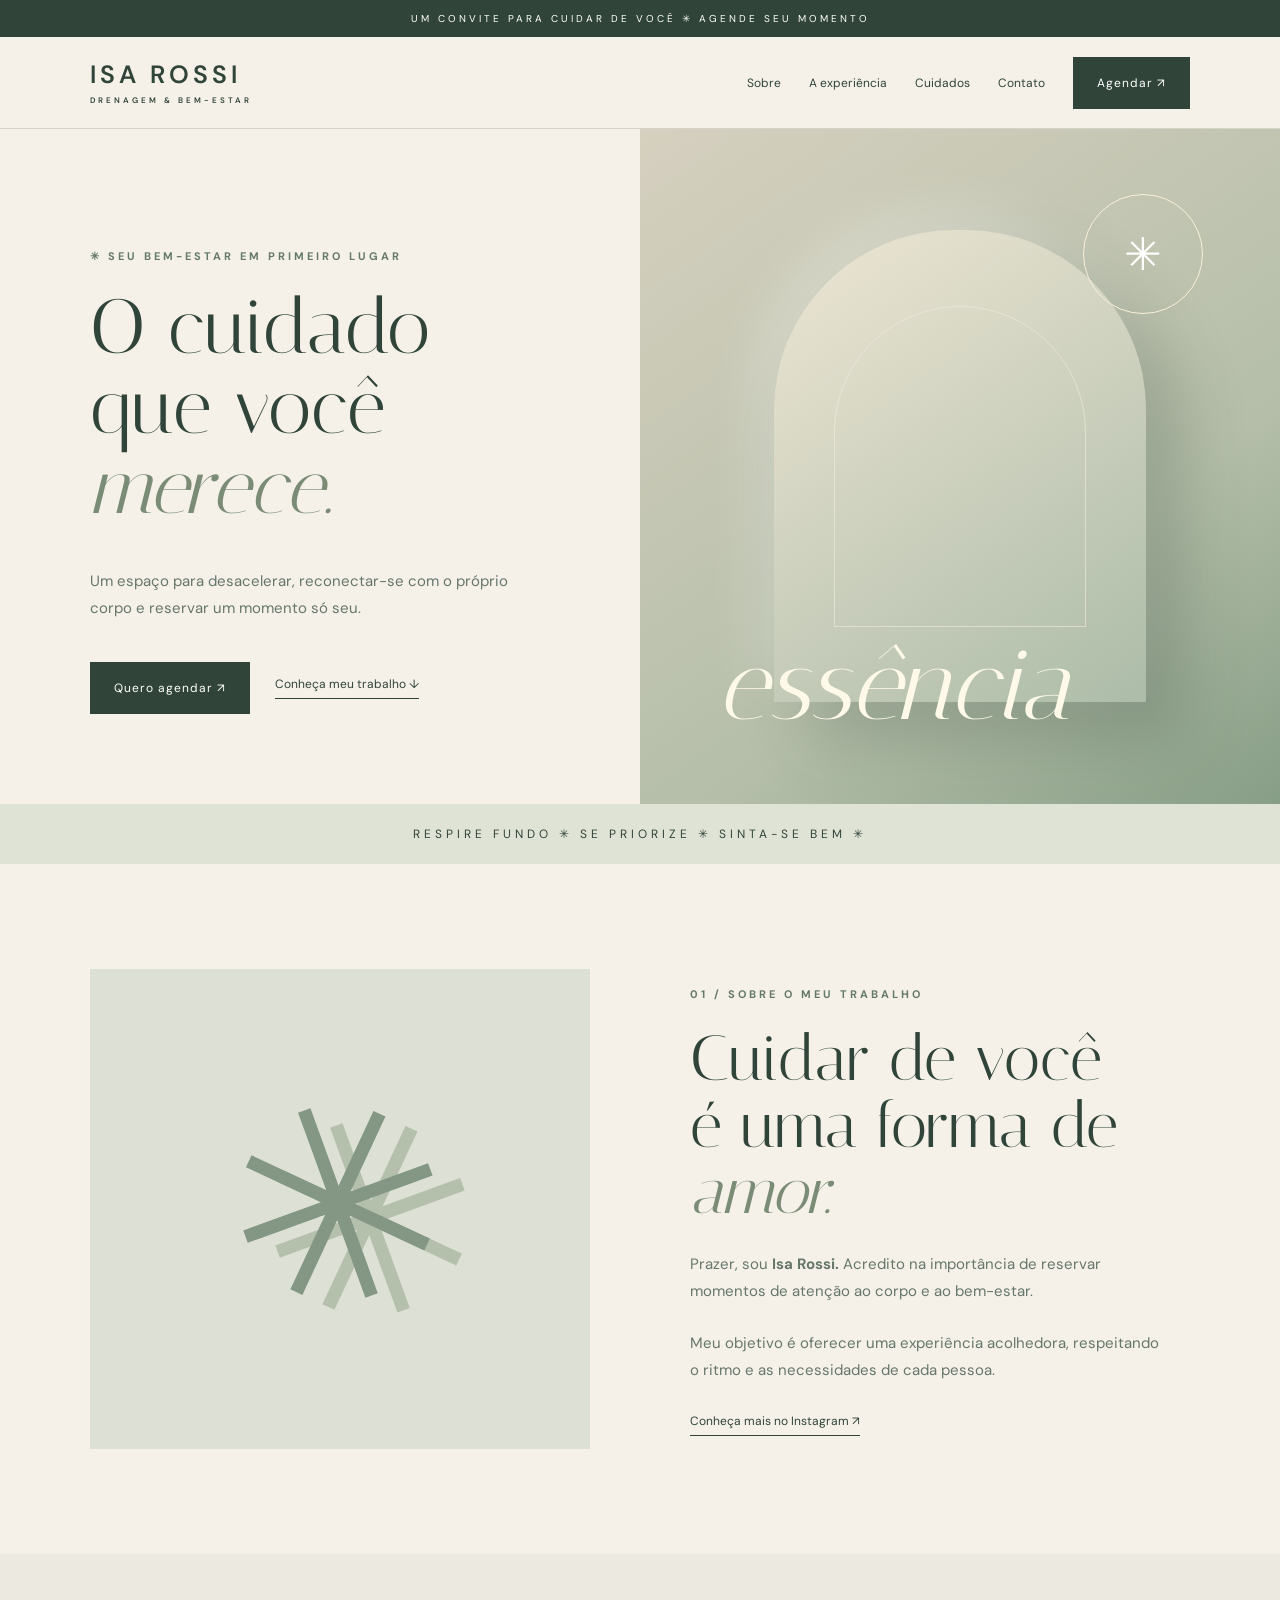
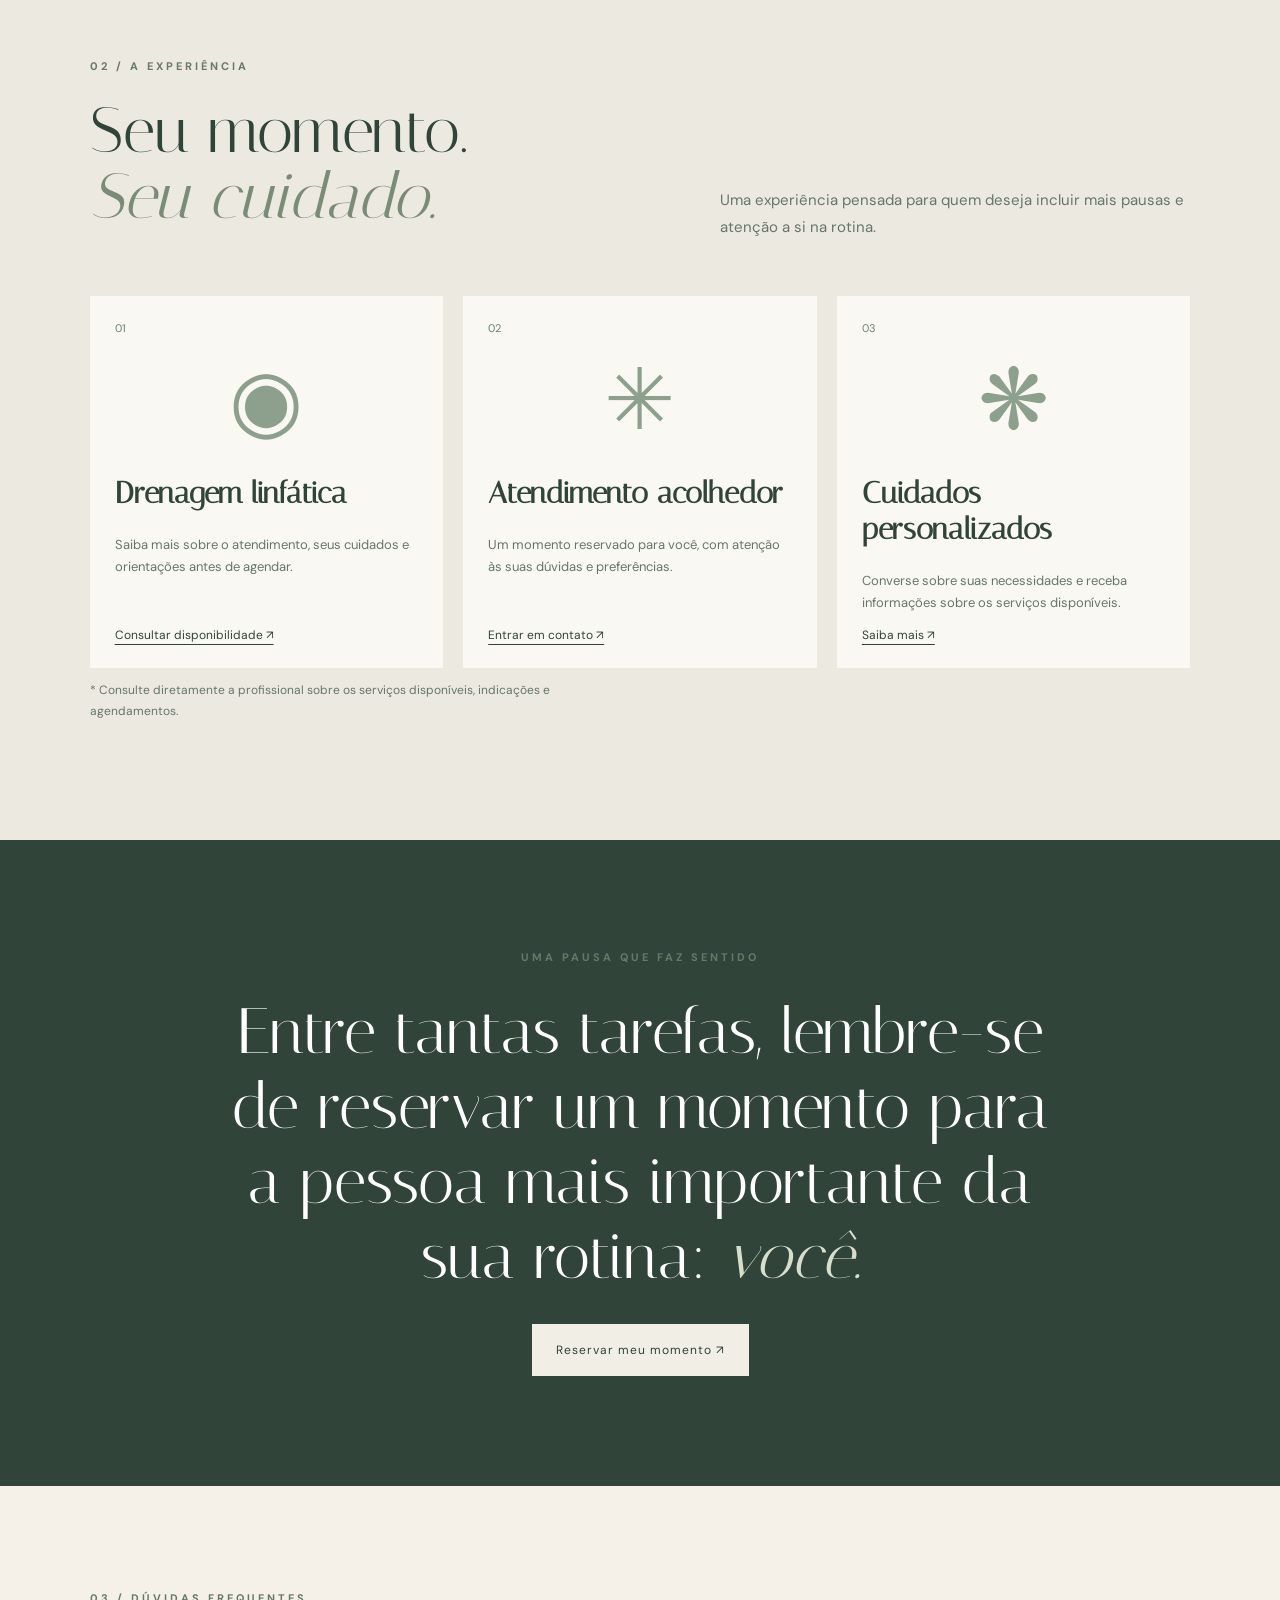
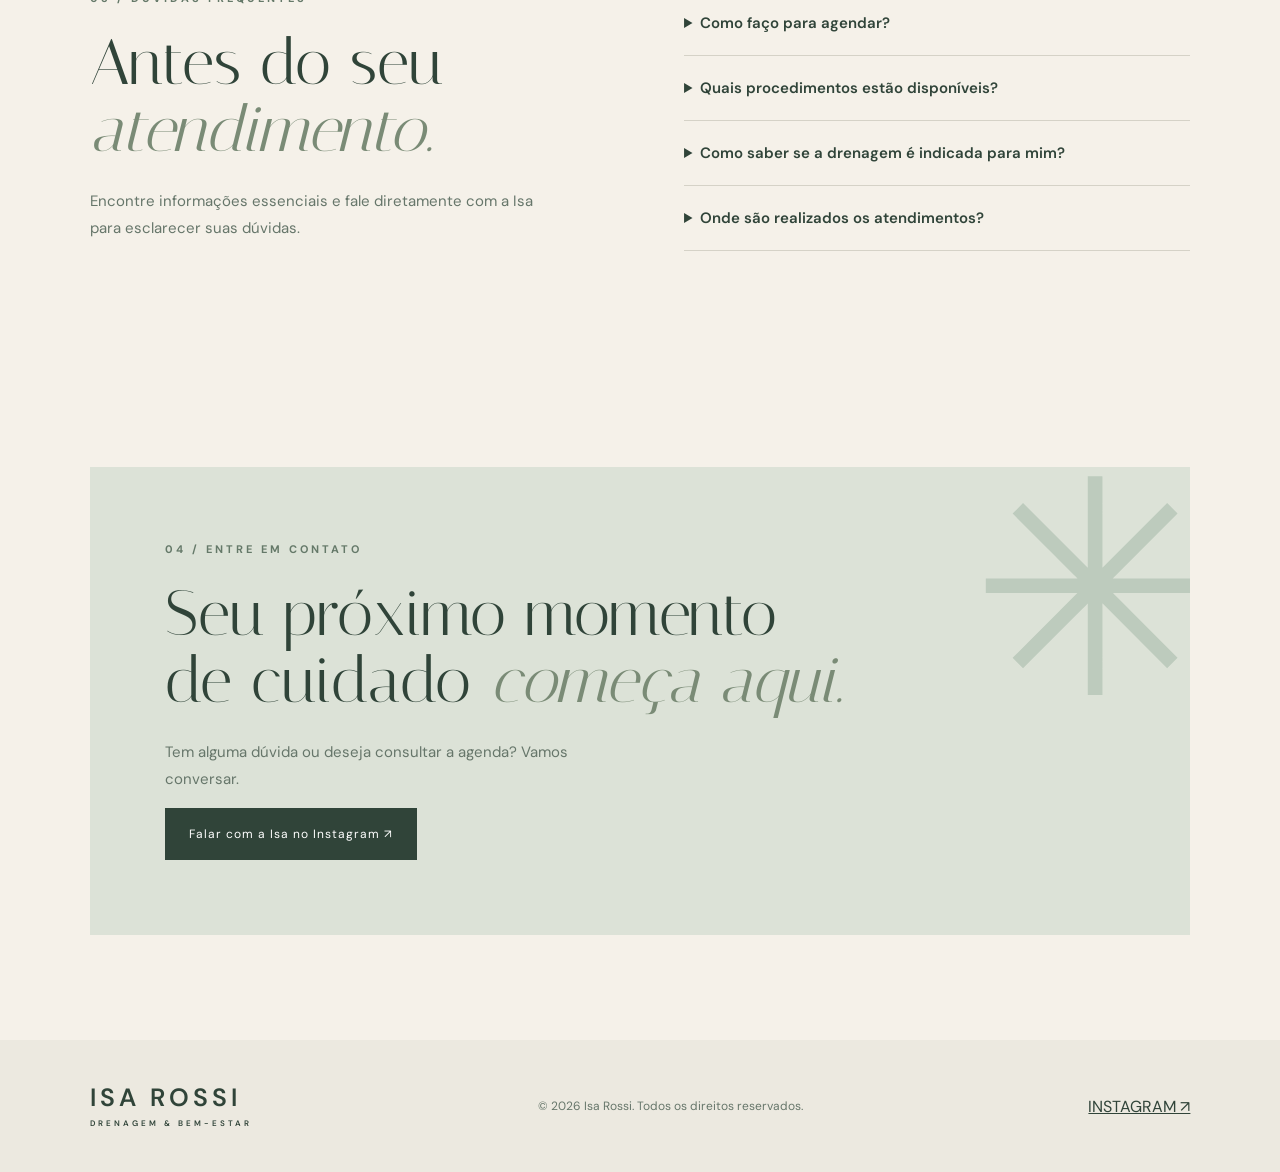
==== index.html @ 0f26986e "Publica versão demonstrativa do site Isa Rossi" ====
<!doctype html>
<html lang="pt-BR"><head><meta charset="utf-8"><meta name="viewport" content="width=device-width, initial-scale=1"><meta name="theme-color" content="#eee8dc"><meta name="description" content="Isa Rossi — drenagem e bem-estar. Conheça os cuidados e entre em contato para agendar."><title>Isa Rossi | Drenagem & Bem-estar</title><link rel="preconnect" href="https://fonts.googleapis.com"><link rel="preconnect" href="https://fonts.gstatic.com" crossorigin><link href="https://fonts.googleapis.com/css2?family=DM+Sans:wght@400;500;600;700&family=Italiana&display=swap" rel="stylesheet"><style>
:root{--dark:#304439;--green:#657969;--cream:#f5f1e9;--beige:#e4dfd3;--line:#d5d2c7}*{box-sizing:border-box}html{scroll-behavior:smooth}body{margin:0;background:var(--cream);color:var(--dark);font-family:'DM Sans',sans-serif}a{color:inherit;text-decoration:none}button{font:inherit}.top{background:var(--dark);color:#fff;font-size:10px;letter-spacing:3px;text-align:center;padding:12px}header{height:92px;display:flex;align-items:center;justify-content:space-between;padding:0 7%;border-bottom:1px solid var(--line)}.logo{font-size:25px;font-weight:600;letter-spacing:4px;line-height:1}.logo small{display:block;font-size:8px;letter-spacing:3px;margin-top:9px}nav{display:flex;align-items:center;gap:28px}nav a{font-size:12px}nav .btn{color:#fff}.btn{display:inline-block;padding:17px 23px;background:var(--dark);color:#fff;border:1px solid var(--dark);font-size:12px;letter-spacing:1px;transition:.2s}.btn:hover{background:var(--green)}.mobile{display:none}.hero{min-height:650px;display:grid;grid-template-columns:1fr 1fr}.hero-copy{padding:120px 7vw 90px;display:flex;flex-direction:column;justify-content:center}.eyebrow{font-size:11px;letter-spacing:3px;font-weight:700;text-transform:uppercase;color:var(--green)}h1,h2{font-family:'Italiana',serif;font-weight:400;line-height:1.04;margin:25px 0}h1{font-size:clamp(66px,6vw,112px)}h2{font-size:clamp(46px,5vw,76px)}em{font-weight:400;color:#7a8b76}.hero p,.intro p,.section p{line-height:1.8;color:#66766a;max-width:470px;font-size:15px}.hero-actions{display:flex;gap:25px;align-items:center;margin-top:25px}.plain{font-size:12px;border-bottom:1px solid;padding-bottom:6px}.hero-art{min-height:600px;position:relative;overflow:hidden;background:linear-gradient(145deg,#d6d0bf,#b4bea8 65%,#879e86);display:grid;place-items:center}.arch{width:58%;height:70%;border-radius:180px 180px 0 0;background:linear-gradient(145deg,#eee6d4,#acbca8);box-shadow:35px 35px 65px #35473b40,-20px -20px 50px #ffffff40;position:relative}.arch:after{content:'';position:absolute;inset:16%;border:1px solid #f3eadd9f;border-radius:140px 140px 0 0}.art-text{position:absolute;bottom:60px;left:12%;color:#fff9e9;font-family:Italiana,serif;font-size:100px;font-style:italic}.sun{position:absolute;top:65px;right:12%;border:1px solid #f9f0d9;width:120px;height:120px;border-radius:50%;display:grid;place-items:center;color:#fff;font-size:45px}.ticker{text-align:center;background:#dfe3d6;padding:22px;letter-spacing:4px;font-size:12px}.section{padding:105px 7%}.about{display:grid;grid-template-columns:1fr 1fr;gap:9%;align-items:center}.organic{height:480px;background:#dce0d5;display:grid;place-items:center;overflow:hidden}.organic:after{content:'✳';font-size:270px;color:#839784;transform:rotate(-20deg);text-shadow:25px 25px 0 #b5c0ac}.about p{margin-bottom:25px}.services{background:#ece9e0}.heading{display:flex;align-items:end;justify-content:space-between;gap:30px}.cards{display:grid;grid-template-columns:repeat(3,1fr);gap:20px;margin-top:40px}.card{background:#faf8f2;padding:25px;min-height:335px;display:flex;flex-direction:column}.num{font-size:11px;color:#6a816e}.glyph{height:130px;display:grid;place-items:center;font-size:85px;color:#8ca08d}.card h3{font-family:Italiana,serif;font-size:30px;margin:10px 0}.card p{font-size:13px;line-height:1.7}.card a{font-size:12px;margin-top:auto;text-decoration:underline;text-underline-offset:5px}.manifesto{padding:110px 8%;background:var(--dark);color:#fff;text-align:center}.manifesto p{font-family:Italiana,serif;font-size:clamp(37px,5vw,68px);max-width:850px;margin:30px auto}.manifesto em{color:#d7decc}.manifesto .btn{background:#f1eee5;color:var(--dark);border-color:#f1eee5}.faq{display:grid;grid-template-columns:1fr 1fr;gap:8%}.faq details{padding:22px 0;border-bottom:1px solid var(--line)}.faq summary{cursor:pointer;font-size:15px;font-weight:600}.faq details p{font-size:13px}.contact-box{background:#dce2d7;padding:75px;position:relative;overflow:hidden}.contact-box:after{content:'✳';position:absolute;right:-30px;top:-70px;font-size:300px;color:#bdcbbd;pointer-events:none}.contact-box>*{position:relative;z-index:1}footer{background:#ece9e0;padding:45px 7%;display:flex;justify-content:space-between;gap:20px;align-items:center}footer p{font-size:12px;color:#66766a}footer a{text-decoration:underline}@media(max-width:850px){header{padding:22px 6%;height:auto}.mobile{display:block;background:none;border:0;font-size:27px;color:var(--dark)}nav{display:none;position:absolute;top:123px;left:0;right:0;background:#f5f1e9;z-index:20;flex-direction:column;padding:25px;box-shadow:0 18px 20px #0002}nav.open{display:flex}.hero,.about,.faq{grid-template-columns:1fr}.hero-copy{padding:80px 6%}.hero-art{min-height:420px}.section{padding:75px 6%}.cards{grid-template-columns:1fr}.heading{display:block}.organic{height:340px}.contact-box{padding:40px 25px}footer{flex-direction:column;align-items:start}.art-text{font-size:75px}.sun{width:80px;height:80px}}@media(prefers-reduced-motion:reduce){html{scroll-behavior:auto}}
</style></head><body><div class="top">UM CONVITE PARA CUIDAR DE VOCÊ ✳ AGENDE SEU MOMENTO</div><header id="inicio"><a class="logo" href="#inicio">ISA ROSSI<small>DRENAGEM & BEM-ESTAR</small></a><button class="mobile" aria-label="Abrir menu" aria-expanded="false" id="toggle">☰</button><nav id="nav"><a href="#sobre">Sobre</a><a href="#experiencia">A experiência</a><a href="#cuidados">Cuidados</a><a href="#contato">Contato</a><a class="btn" target="_blank" rel="noopener noreferrer" href="https://www.instagram.com/isarossi.drenagem/">Agendar ↗</a></nav></header>
<main><section class="hero"><div class="hero-copy"><span class="eyebrow">✳ SEU BEM-ESTAR EM PRIMEIRO LUGAR</span><h1>O cuidado<br>que você <em>merece.</em></h1><p>Um espaço para desacelerar, reconectar-se com o próprio corpo e reservar um momento só seu.</p><div class="hero-actions"><a class="btn" target="_blank" rel="noopener noreferrer" href="https://www.instagram.com/isarossi.drenagem/">Quero agendar ↗</a><a class="plain" href="#sobre">Conheça meu trabalho ↓</a></div></div><div class="hero-art"><div class="arch"></div><div class="sun">✳</div><div class="art-text">essência</div></div></section>
<div class="ticker">RESPIRE FUNDO ✳ SE PRIORIZE ✳ SINTA-SE BEM ✳</div>
<section class="section about" id="sobre"><div class="organic" aria-hidden="true"></div><div class="intro"><div class="eyebrow">01 / SOBRE O MEU TRABALHO</div><h2>Cuidar de você<br>é uma forma de <em>amor.</em></h2><p>Prazer, sou <strong>Isa Rossi.</strong> Acredito na importância de reservar momentos de atenção ao corpo e ao bem-estar.</p><p>Meu objetivo é oferecer uma experiência acolhedora, respeitando o ritmo e as necessidades de cada pessoa.</p><a class="plain" target="_blank" rel="noopener noreferrer" href="https://www.instagram.com/isarossi.drenagem/">Conheça mais no Instagram ↗</a></div></section>
<section class="section services" id="experiencia"><div class="heading"><div><div class="eyebrow">02 / A EXPERIÊNCIA</div><h2>Seu momento.<br><em>Seu cuidado.</em></h2></div><p>Uma experiência pensada para quem deseja incluir mais pausas e atenção a si na rotina.</p></div><div class="cards"><article class="card"><span class="num">01</span><div class="glyph">◉</div><h3>Drenagem linfática</h3><p>Saiba mais sobre o atendimento, seus cuidados e orientações antes de agendar.</p><a target="_blank" rel="noopener noreferrer" href="https://www.instagram.com/isarossi.drenagem/">Consultar disponibilidade ↗</a></article><article class="card"><span class="num">02</span><div class="glyph">✳</div><h3>Atendimento acolhedor</h3><p>Um momento reservado para você, com atenção às suas dúvidas e preferências.</p><a target="_blank" rel="noopener noreferrer" href="https://www.instagram.com/isarossi.drenagem/">Entrar em contato ↗</a></article><article class="card"><span class="num">03</span><div class="glyph">❋</div><h3>Cuidados personalizados</h3><p>Converse sobre suas necessidades e receba informações sobre os serviços disponíveis.</p><a target="_blank" rel="noopener noreferrer" href="https://www.instagram.com/isarossi.drenagem/">Saiba mais ↗</a></article></div><p style="font-size:12px">* Consulte diretamente a profissional sobre os serviços disponíveis, indicações e agendamentos.</p></section>
<section class="manifesto" id="cuidados"><div class="eyebrow">UMA PAUSA QUE FAZ SENTIDO</div><p>Entre tantas tarefas, lembre-se de reservar um momento para a pessoa mais importante da sua rotina: <em>você.</em></p><a class="btn" target="_blank" rel="noopener noreferrer" href="https://www.instagram.com/isarossi.drenagem/">Reservar meu momento ↗</a></section>
<section class="section faq"><div><div class="eyebrow">03 / DÚVIDAS FREQUENTES</div><h2>Antes do seu<br><em>atendimento.</em></h2><p>Encontre informações essenciais e fale diretamente com a Isa para esclarecer suas dúvidas.</p></div><div><details><summary>Como faço para agendar?</summary><p>Clique nos botões de agendamento e entre em contato pelo Instagram @isarossi.drenagem para consultar horários.</p></details><details><summary>Quais procedimentos estão disponíveis?</summary><p>Entre em contato pelo Instagram para conferir a lista atualizada de procedimentos oferecidos.</p></details><details><summary>Como saber se a drenagem é indicada para mim?</summary><p>Converse com a profissional sobre suas dúvidas e condições relevantes. Dependendo do caso, uma avaliação de saúde poderá ser necessária.</p></details><details><summary>Onde são realizados os atendimentos?</summary><p>Consulte a localização e as modalidades diretamente pelo Instagram.</p></details></div></section>
<section class="section" id="contato"><div class="contact-box"><div class="eyebrow">04 / ENTRE EM CONTATO</div><h2>Seu próximo momento<br>de cuidado <em>começa aqui.</em></h2><p>Tem alguma dúvida ou deseja consultar a agenda? Vamos conversar.</p><a class="btn" target="_blank" rel="noopener noreferrer" href="https://www.instagram.com/isarossi.drenagem/">Falar com a Isa no Instagram ↗</a></div></section></main><footer><div class="logo">ISA ROSSI<small>DRENAGEM & BEM-ESTAR</small></div><p>© <span id="year"></span> Isa Rossi. Todos os direitos reservados.</p><a target="_blank" rel="noopener noreferrer" href="https://www.instagram.com/isarossi.drenagem/">INSTAGRAM ↗</a></footer><script>document.getElementById('year').textContent=new Date().getFullYear();const btn=document.getElementById('toggle'),nav=document.getElementById('nav');btn.onclick=()=>{const open=nav.classList.toggle('open');btn.setAttribute('aria-expanded',String(open));btn.textContent=open?'✕':'☰'};nav.querySelectorAll('a').forEach(a=>a.onclick=()=>{nav.classList.remove('open');btn.setAttribute('aria-expanded','false');btn.textContent='☰'})</script></body></html>
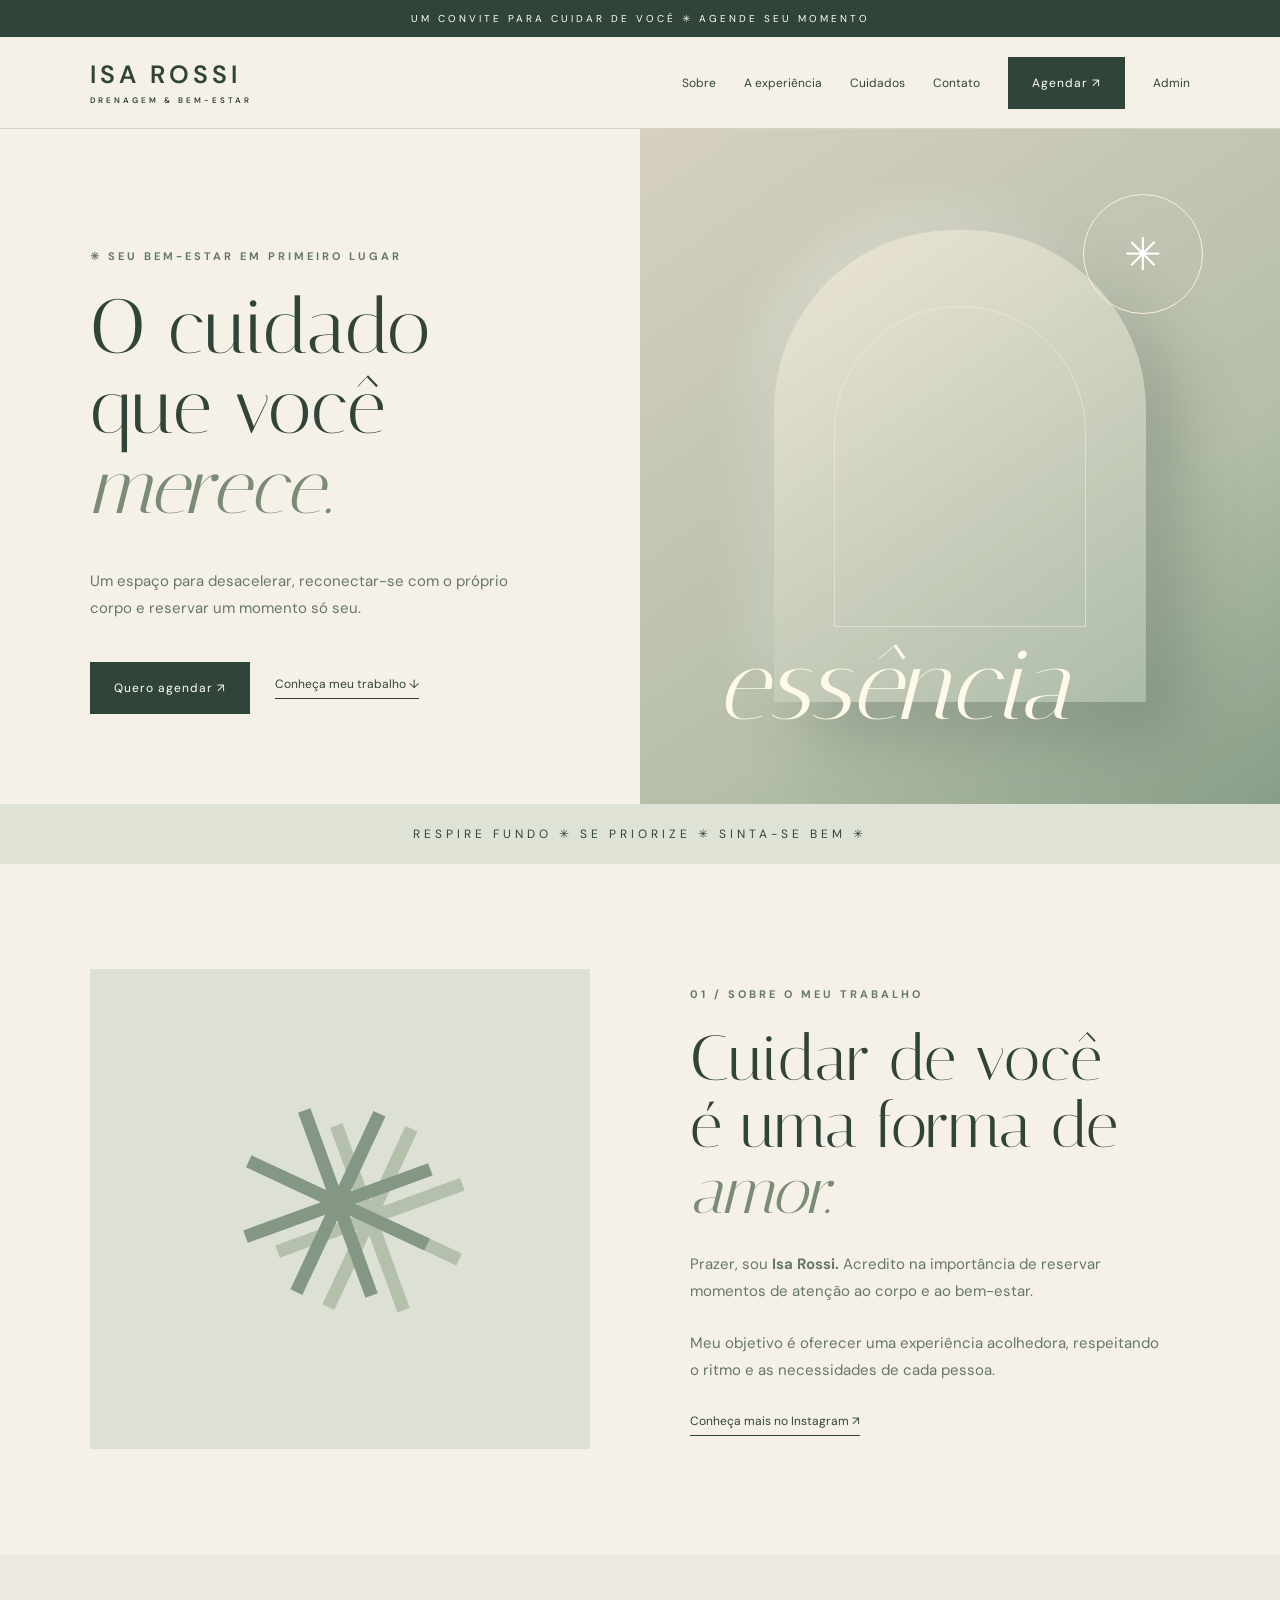
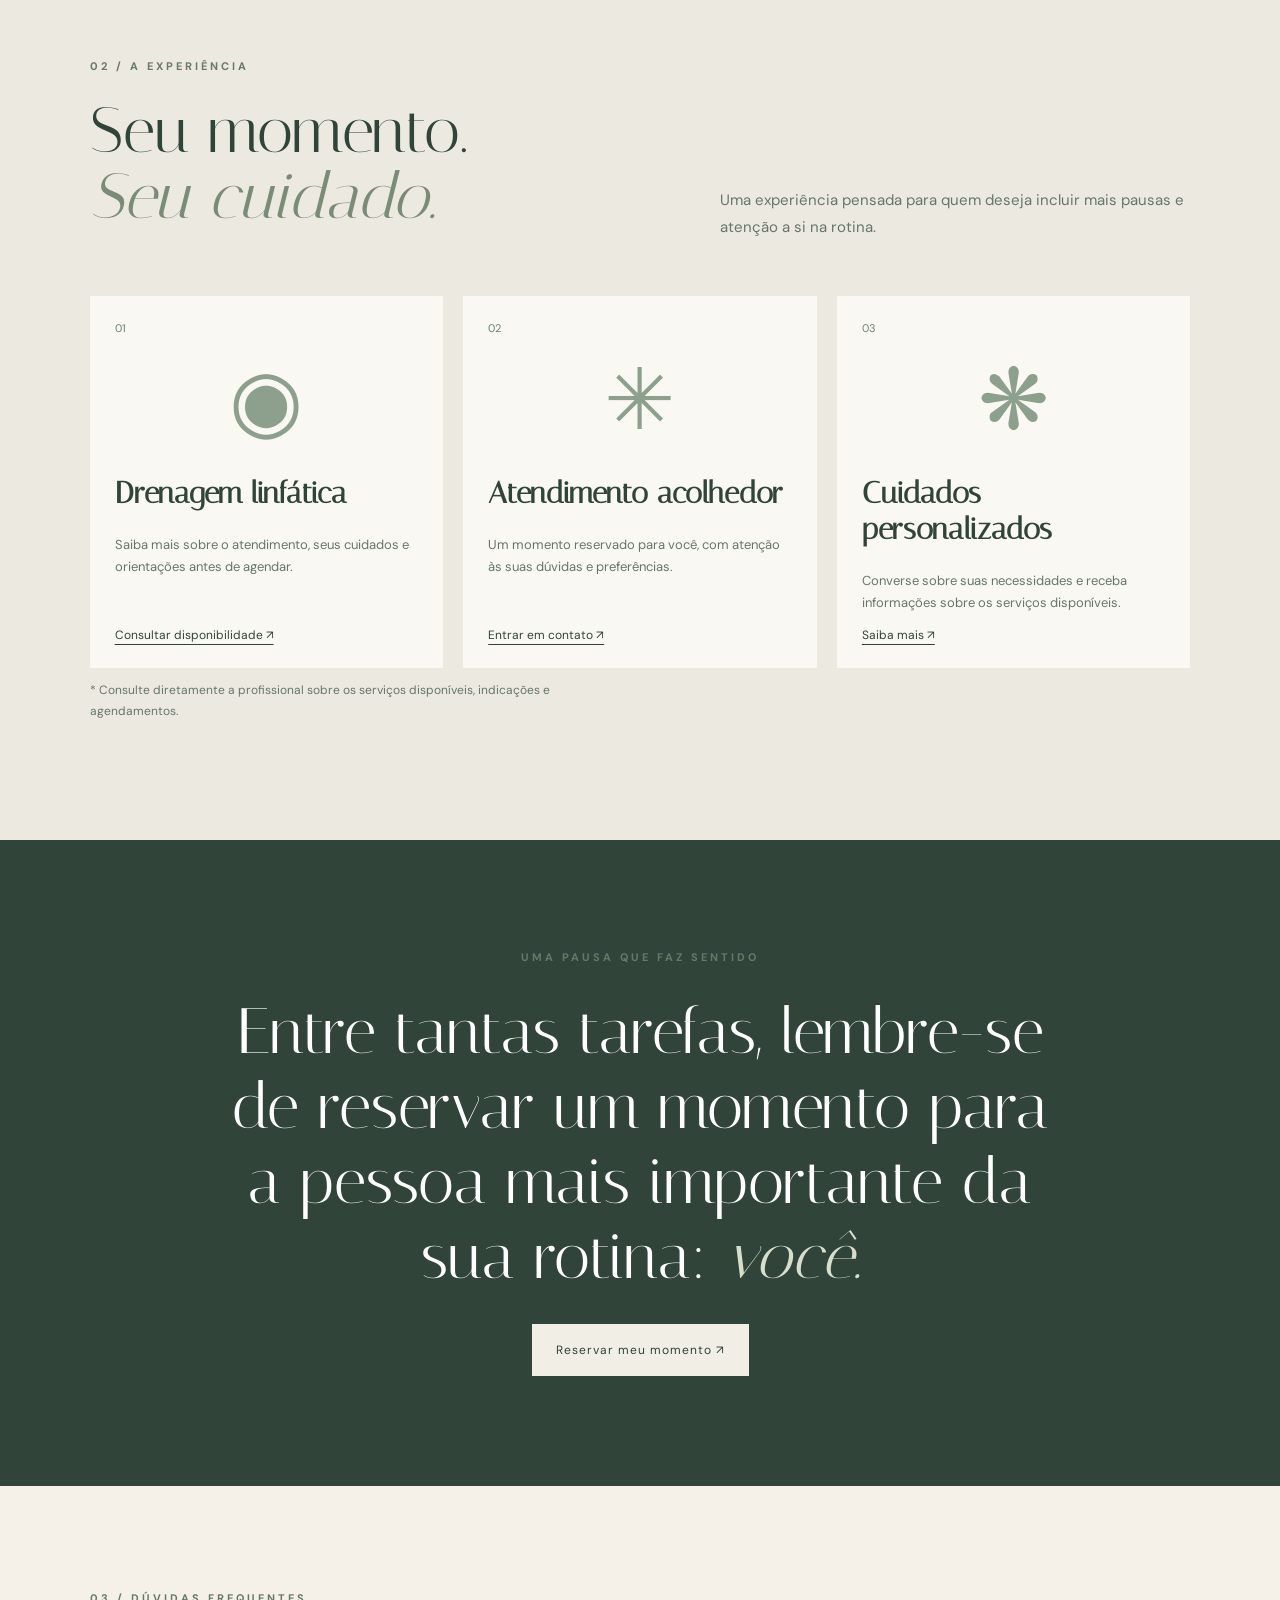
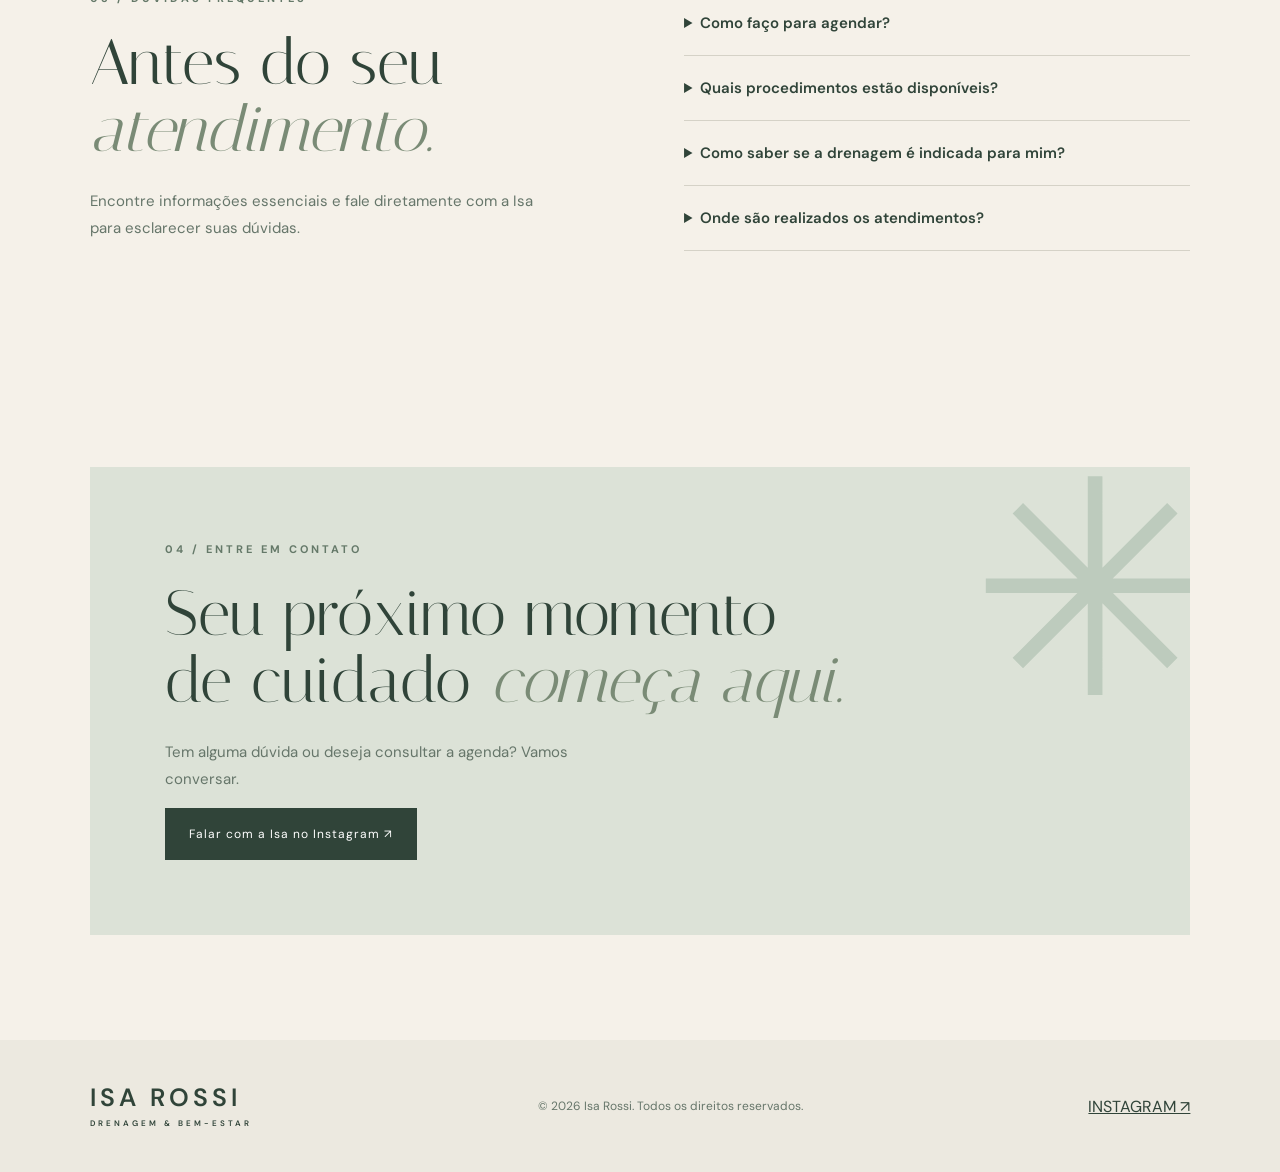
==== commit 49acf5da: "Integra links públicos ao agendamento online e painel administrativo" ====
--- a/index.html
+++ b/index.html
@@ -1,11 +1,11 @@
 <!doctype html>
 <html lang="pt-BR"><head><meta charset="utf-8"><meta name="viewport" content="width=device-width, initial-scale=1"><meta name="theme-color" content="#eee8dc"><meta name="description" content="Isa Rossi — drenagem e bem-estar. Conheça os cuidados e entre em contato para agendar."><title>Isa Rossi | Drenagem & Bem-estar</title><link rel="preconnect" href="https://fonts.googleapis.com"><link rel="preconnect" href="https://fonts.gstatic.com" crossorigin><link href="https://fonts.googleapis.com/css2?family=DM+Sans:wght@400;500;600;700&family=Italiana&display=swap" rel="stylesheet"><style>
 :root{--dark:#304439;--green:#657969;--cream:#f5f1e9;--beige:#e4dfd3;--line:#d5d2c7}*{box-sizing:border-box}html{scroll-behavior:smooth}body{margin:0;background:var(--cream);color:var(--dark);font-family:'DM Sans',sans-serif}a{color:inherit;text-decoration:none}button{font:inherit}.top{background:var(--dark);color:#fff;font-size:10px;letter-spacing:3px;text-align:center;padding:12px}header{height:92px;display:flex;align-items:center;justify-content:space-between;padding:0 7%;border-bottom:1px solid var(--line)}.logo{font-size:25px;font-weight:600;letter-spacing:4px;line-height:1}.logo small{display:block;font-size:8px;letter-spacing:3px;margin-top:9px}nav{display:flex;align-items:center;gap:28px}nav a{font-size:12px}nav .btn{color:#fff}.btn{display:inline-block;padding:17px 23px;background:var(--dark);color:#fff;border:1px solid var(--dark);font-size:12px;letter-spacing:1px;transition:.2s}.btn:hover{background:var(--green)}.mobile{display:none}.hero{min-height:650px;display:grid;grid-template-columns:1fr 1fr}.hero-copy{padding:120px 7vw 90px;display:flex;flex-direction:column;justify-content:center}.eyebrow{font-size:11px;letter-spacing:3px;font-weight:700;text-transform:uppercase;color:var(--green)}h1,h2{font-family:'Italiana',serif;font-weight:400;line-height:1.04;margin:25px 0}h1{font-size:clamp(66px,6vw,112px)}h2{font-size:clamp(46px,5vw,76px)}em{font-weight:400;color:#7a8b76}.hero p,.intro p,.section p{line-height:1.8;color:#66766a;max-width:470px;font-size:15px}.hero-actions{display:flex;gap:25px;align-items:center;margin-top:25px}.plain{font-size:12px;border-bottom:1px solid;padding-bottom:6px}.hero-art{min-height:600px;position:relative;overflow:hidden;background:linear-gradient(145deg,#d6d0bf,#b4bea8 65%,#879e86);display:grid;place-items:center}.arch{width:58%;height:70%;border-radius:180px 180px 0 0;background:linear-gradient(145deg,#eee6d4,#acbca8);box-shadow:35px 35px 65px #35473b40,-20px -20px 50px #ffffff40;position:relative}.arch:after{content:'';position:absolute;inset:16%;border:1px solid #f3eadd9f;border-radius:140px 140px 0 0}.art-text{position:absolute;bottom:60px;left:12%;color:#fff9e9;font-family:Italiana,serif;font-size:100px;font-style:italic}.sun{position:absolute;top:65px;right:12%;border:1px solid #f9f0d9;width:120px;height:120px;border-radius:50%;display:grid;place-items:center;color:#fff;font-size:45px}.ticker{text-align:center;background:#dfe3d6;padding:22px;letter-spacing:4px;font-size:12px}.section{padding:105px 7%}.about{display:grid;grid-template-columns:1fr 1fr;gap:9%;align-items:center}.organic{height:480px;background:#dce0d5;display:grid;place-items:center;overflow:hidden}.organic:after{content:'✳';font-size:270px;color:#839784;transform:rotate(-20deg);text-shadow:25px 25px 0 #b5c0ac}.about p{margin-bottom:25px}.services{background:#ece9e0}.heading{display:flex;align-items:end;justify-content:space-between;gap:30px}.cards{display:grid;grid-template-columns:repeat(3,1fr);gap:20px;margin-top:40px}.card{background:#faf8f2;padding:25px;min-height:335px;display:flex;flex-direction:column}.num{font-size:11px;color:#6a816e}.glyph{height:130px;display:grid;place-items:center;font-size:85px;color:#8ca08d}.card h3{font-family:Italiana,serif;font-size:30px;margin:10px 0}.card p{font-size:13px;line-height:1.7}.card a{font-size:12px;margin-top:auto;text-decoration:underline;text-underline-offset:5px}.manifesto{padding:110px 8%;background:var(--dark);color:#fff;text-align:center}.manifesto p{font-family:Italiana,serif;font-size:clamp(37px,5vw,68px);max-width:850px;margin:30px auto}.manifesto em{color:#d7decc}.manifesto .btn{background:#f1eee5;color:var(--dark);border-color:#f1eee5}.faq{display:grid;grid-template-columns:1fr 1fr;gap:8%}.faq details{padding:22px 0;border-bottom:1px solid var(--line)}.faq summary{cursor:pointer;font-size:15px;font-weight:600}.faq details p{font-size:13px}.contact-box{background:#dce2d7;padding:75px;position:relative;overflow:hidden}.contact-box:after{content:'✳';position:absolute;right:-30px;top:-70px;font-size:300px;color:#bdcbbd;pointer-events:none}.contact-box>*{position:relative;z-index:1}footer{background:#ece9e0;padding:45px 7%;display:flex;justify-content:space-between;gap:20px;align-items:center}footer p{font-size:12px;color:#66766a}footer a{text-decoration:underline}@media(max-width:850px){header{padding:22px 6%;height:auto}.mobile{display:block;background:none;border:0;font-size:27px;color:var(--dark)}nav{display:none;position:absolute;top:123px;left:0;right:0;background:#f5f1e9;z-index:20;flex-direction:column;padding:25px;box-shadow:0 18px 20px #0002}nav.open{display:flex}.hero,.about,.faq{grid-template-columns:1fr}.hero-copy{padding:80px 6%}.hero-art{min-height:420px}.section{padding:75px 6%}.cards{grid-template-columns:1fr}.heading{display:block}.organic{height:340px}.contact-box{padding:40px 25px}footer{flex-direction:column;align-items:start}.art-text{font-size:75px}.sun{width:80px;height:80px}}@media(prefers-reduced-motion:reduce){html{scroll-behavior:auto}}
-</style></head><body><div class="top">UM CONVITE PARA CUIDAR DE VOCÊ ✳ AGENDE SEU MOMENTO</div><header id="inicio"><a class="logo" href="#inicio">ISA ROSSI<small>DRENAGEM & BEM-ESTAR</small></a><button class="mobile" aria-label="Abrir menu" aria-expanded="false" id="toggle">☰</button><nav id="nav"><a href="#sobre">Sobre</a><a href="#experiencia">A experiência</a><a href="#cuidados">Cuidados</a><a href="#contato">Contato</a><a class="btn" target="_blank" rel="noopener noreferrer" href="https://www.instagram.com/isarossi.drenagem/">Agendar ↗</a></nav></header>
-<main><section class="hero"><div class="hero-copy"><span class="eyebrow">✳ SEU BEM-ESTAR EM PRIMEIRO LUGAR</span><h1>O cuidado<br>que você <em>merece.</em></h1><p>Um espaço para desacelerar, reconectar-se com o próprio corpo e reservar um momento só seu.</p><div class="hero-actions"><a class="btn" target="_blank" rel="noopener noreferrer" href="https://www.instagram.com/isarossi.drenagem/">Quero agendar ↗</a><a class="plain" href="#sobre">Conheça meu trabalho ↓</a></div></div><div class="hero-art"><div class="arch"></div><div class="sun">✳</div><div class="art-text">essência</div></div></section>
+</style></head><body><div class="top">UM CONVITE PARA CUIDAR DE VOCÊ ✳ AGENDE SEU MOMENTO</div><header id="inicio"><a class="logo" href="#inicio">ISA ROSSI<small>DRENAGEM & BEM-ESTAR</small></a><button class="mobile" aria-label="Abrir menu" aria-expanded="false" id="toggle">☰</button><nav id="nav"><a href="#sobre">Sobre</a><a href="#experiencia">A experiência</a><a href="#cuidados">Cuidados</a><a href="#contato">Contato</a><a class="btn" target="_blank" rel="noopener noreferrer" href="agendar.html">Agendar ↗</a><a href="admin.html">Admin</a></nav></header>
+<main><section class="hero"><div class="hero-copy"><span class="eyebrow">✳ SEU BEM-ESTAR EM PRIMEIRO LUGAR</span><h1>O cuidado<br>que você <em>merece.</em></h1><p>Um espaço para desacelerar, reconectar-se com o próprio corpo e reservar um momento só seu.</p><div class="hero-actions"><a class="btn" target="_blank" rel="noopener noreferrer" href="agendar.html">Quero agendar ↗</a><a class="plain" href="#sobre">Conheça meu trabalho ↓</a></div></div><div class="hero-art"><div class="arch"></div><div class="sun">✳</div><div class="art-text">essência</div></div></section>
 <div class="ticker">RESPIRE FUNDO ✳ SE PRIORIZE ✳ SINTA-SE BEM ✳</div>
-<section class="section about" id="sobre"><div class="organic" aria-hidden="true"></div><div class="intro"><div class="eyebrow">01 / SOBRE O MEU TRABALHO</div><h2>Cuidar de você<br>é uma forma de <em>amor.</em></h2><p>Prazer, sou <strong>Isa Rossi.</strong> Acredito na importância de reservar momentos de atenção ao corpo e ao bem-estar.</p><p>Meu objetivo é oferecer uma experiência acolhedora, respeitando o ritmo e as necessidades de cada pessoa.</p><a class="plain" target="_blank" rel="noopener noreferrer" href="https://www.instagram.com/isarossi.drenagem/">Conheça mais no Instagram ↗</a></div></section>
-<section class="section services" id="experiencia"><div class="heading"><div><div class="eyebrow">02 / A EXPERIÊNCIA</div><h2>Seu momento.<br><em>Seu cuidado.</em></h2></div><p>Uma experiência pensada para quem deseja incluir mais pausas e atenção a si na rotina.</p></div><div class="cards"><article class="card"><span class="num">01</span><div class="glyph">◉</div><h3>Drenagem linfática</h3><p>Saiba mais sobre o atendimento, seus cuidados e orientações antes de agendar.</p><a target="_blank" rel="noopener noreferrer" href="https://www.instagram.com/isarossi.drenagem/">Consultar disponibilidade ↗</a></article><article class="card"><span class="num">02</span><div class="glyph">✳</div><h3>Atendimento acolhedor</h3><p>Um momento reservado para você, com atenção às suas dúvidas e preferências.</p><a target="_blank" rel="noopener noreferrer" href="https://www.instagram.com/isarossi.drenagem/">Entrar em contato ↗</a></article><article class="card"><span class="num">03</span><div class="glyph">❋</div><h3>Cuidados personalizados</h3><p>Converse sobre suas necessidades e receba informações sobre os serviços disponíveis.</p><a target="_blank" rel="noopener noreferrer" href="https://www.instagram.com/isarossi.drenagem/">Saiba mais ↗</a></article></div><p style="font-size:12px">* Consulte diretamente a profissional sobre os serviços disponíveis, indicações e agendamentos.</p></section>
-<section class="manifesto" id="cuidados"><div class="eyebrow">UMA PAUSA QUE FAZ SENTIDO</div><p>Entre tantas tarefas, lembre-se de reservar um momento para a pessoa mais importante da sua rotina: <em>você.</em></p><a class="btn" target="_blank" rel="noopener noreferrer" href="https://www.instagram.com/isarossi.drenagem/">Reservar meu momento ↗</a></section>
+<section class="section about" id="sobre"><div class="organic" aria-hidden="true"></div><div class="intro"><div class="eyebrow">01 / SOBRE O MEU TRABALHO</div><h2>Cuidar de você<br>é uma forma de <em>amor.</em></h2><p>Prazer, sou <strong>Isa Rossi.</strong> Acredito na importância de reservar momentos de atenção ao corpo e ao bem-estar.</p><p>Meu objetivo é oferecer uma experiência acolhedora, respeitando o ritmo e as necessidades de cada pessoa.</p><a class="plain" target="_blank" rel="noopener noreferrer" href="agendar.html">Conheça mais no Instagram ↗</a></div></section>
+<section class="section services" id="experiencia"><div class="heading"><div><div class="eyebrow">02 / A EXPERIÊNCIA</div><h2>Seu momento.<br><em>Seu cuidado.</em></h2></div><p>Uma experiência pensada para quem deseja incluir mais pausas e atenção a si na rotina.</p></div><div class="cards"><article class="card"><span class="num">01</span><div class="glyph">◉</div><h3>Drenagem linfática</h3><p>Saiba mais sobre o atendimento, seus cuidados e orientações antes de agendar.</p><a target="_blank" rel="noopener noreferrer" href="agendar.html">Consultar disponibilidade ↗</a></article><article class="card"><span class="num">02</span><div class="glyph">✳</div><h3>Atendimento acolhedor</h3><p>Um momento reservado para você, com atenção às suas dúvidas e preferências.</p><a target="_blank" rel="noopener noreferrer" href="agendar.html">Entrar em contato ↗</a></article><article class="card"><span class="num">03</span><div class="glyph">❋</div><h3>Cuidados personalizados</h3><p>Converse sobre suas necessidades e receba informações sobre os serviços disponíveis.</p><a target="_blank" rel="noopener noreferrer" href="agendar.html">Saiba mais ↗</a></article></div><p style="font-size:12px">* Consulte diretamente a profissional sobre os serviços disponíveis, indicações e agendamentos.</p></section>
+<section class="manifesto" id="cuidados"><div class="eyebrow">UMA PAUSA QUE FAZ SENTIDO</div><p>Entre tantas tarefas, lembre-se de reservar um momento para a pessoa mais importante da sua rotina: <em>você.</em></p><a class="btn" target="_blank" rel="noopener noreferrer" href="agendar.html">Reservar meu momento ↗</a></section>
 <section class="section faq"><div><div class="eyebrow">03 / DÚVIDAS FREQUENTES</div><h2>Antes do seu<br><em>atendimento.</em></h2><p>Encontre informações essenciais e fale diretamente com a Isa para esclarecer suas dúvidas.</p></div><div><details><summary>Como faço para agendar?</summary><p>Clique nos botões de agendamento e entre em contato pelo Instagram @isarossi.drenagem para consultar horários.</p></details><details><summary>Quais procedimentos estão disponíveis?</summary><p>Entre em contato pelo Instagram para conferir a lista atualizada de procedimentos oferecidos.</p></details><details><summary>Como saber se a drenagem é indicada para mim?</summary><p>Converse com a profissional sobre suas dúvidas e condições relevantes. Dependendo do caso, uma avaliação de saúde poderá ser necessária.</p></details><details><summary>Onde são realizados os atendimentos?</summary><p>Consulte a localização e as modalidades diretamente pelo Instagram.</p></details></div></section>
-<section class="section" id="contato"><div class="contact-box"><div class="eyebrow">04 / ENTRE EM CONTATO</div><h2>Seu próximo momento<br>de cuidado <em>começa aqui.</em></h2><p>Tem alguma dúvida ou deseja consultar a agenda? Vamos conversar.</p><a class="btn" target="_blank" rel="noopener noreferrer" href="https://www.instagram.com/isarossi.drenagem/">Falar com a Isa no Instagram ↗</a></div></section></main><footer><div class="logo">ISA ROSSI<small>DRENAGEM & BEM-ESTAR</small></div><p>© <span id="year"></span> Isa Rossi. Todos os direitos reservados.</p><a target="_blank" rel="noopener noreferrer" href="https://www.instagram.com/isarossi.drenagem/">INSTAGRAM ↗</a></footer><script>document.getElementById('year').textContent=new Date().getFullYear();const btn=document.getElementById('toggle'),nav=document.getElementById('nav');btn.onclick=()=>{const open=nav.classList.toggle('open');btn.setAttribute('aria-expanded',String(open));btn.textContent=open?'✕':'☰'};nav.querySelectorAll('a').forEach(a=>a.onclick=()=>{nav.classList.remove('open');btn.setAttribute('aria-expanded','false');btn.textContent='☰'})</script></body></html>+<section class="section" id="contato"><div class="contact-box"><div class="eyebrow">04 / ENTRE EM CONTATO</div><h2>Seu próximo momento<br>de cuidado <em>começa aqui.</em></h2><p>Tem alguma dúvida ou deseja consultar a agenda? Vamos conversar.</p><a class="btn" target="_blank" rel="noopener noreferrer" href="agendar.html">Falar com a Isa no Instagram ↗</a></div></section></main><footer><div class="logo">ISA ROSSI<small>DRENAGEM & BEM-ESTAR</small></div><p>© <span id="year"></span> Isa Rossi. Todos os direitos reservados.</p><a target="_blank" rel="noopener noreferrer" href="agendar.html">INSTAGRAM ↗</a></footer><script>document.getElementById('year').textContent=new Date().getFullYear();const btn=document.getElementById('toggle'),nav=document.getElementById('nav');btn.onclick=()=>{const open=nav.classList.toggle('open');btn.setAttribute('aria-expanded',String(open));btn.textContent=open?'✕':'☰'};nav.querySelectorAll('a').forEach(a=>a.onclick=()=>{nav.classList.remove('open');btn.setAttribute('aria-expanded','false');btn.textContent='☰'})</script></body></html>
